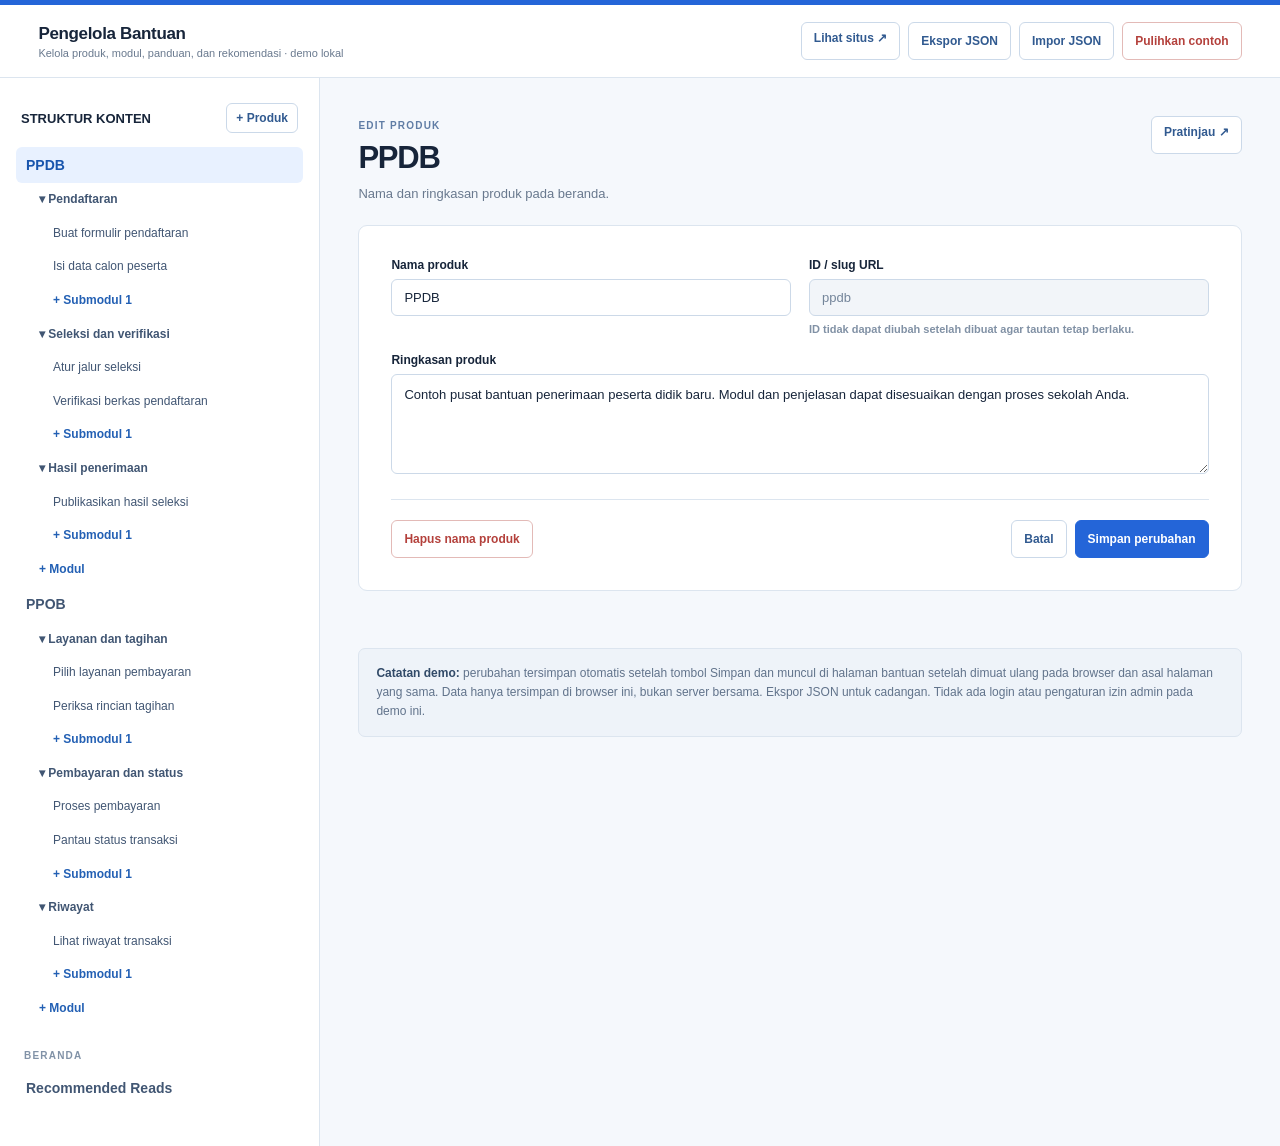
==== admin.html @ ab5bc00a "Publish product help center and guide editor" ====
<!doctype html>
<html lang="id"><head><meta charset="utf-8"><meta name="viewport" content="width=device-width,initial-scale=1"><title>Pengelola Bantuan — Demo</title>
<style>
:root{--ink:#17253a;--muted:#69798e;--blue:#2465d8;--line:#dce5ef;--bg:#f5f8fc;--red:#b4413c}*{box-sizing:border-box}body{margin:0;background:var(--bg);color:var(--ink);font:14px Arial,"Helvetica Neue",sans-serif}button,input,textarea,select{font:inherit}button{cursor:pointer}button:focus-visible,a:focus-visible,input:focus-visible,textarea:focus-visible,select:focus-visible{outline:3px solid #90b6ff;outline-offset:2px}a{color:var(--blue);text-decoration:none}.top{display:flex;align-items:center;justify-content:space-between;gap:20px;padding:17px clamp(20px,3vw,48px);background:white;border-top:5px solid var(--blue);border-bottom:1px solid var(--line)}.brand{font-size:17px;font-weight:800;letter-spacing:-.02em}.brand small{display:block;margin-top:3px;color:var(--muted);font-size:11px;font-weight:400;letter-spacing:0}.top-actions{display:flex;flex-wrap:wrap;gap:8px;align-items:center}.btn{min-height:38px;border:1px solid #cbd9e9;background:white;color:#315a90;border-radius:6px;padding:8px 12px;font-weight:700;font-size:12px}.btn:hover{background:#ecf3fd}.btn.primary{background:var(--blue);border-color:var(--blue);color:#fff}.btn.primary:hover{background:#174eaf}.btn.danger{color:var(--red);border-color:#e3bab7}.layout{display:grid;grid-template-columns:minmax(270px,320px) minmax(0,1fr);min-height:calc(100vh - 81px)}.rail{background:#fff;border-right:1px solid var(--line);padding:25px 16px 40px;overflow:auto}.rail-head{display:flex;align-items:center;justify-content:space-between;gap:10px;margin:0 5px 14px}.rail-head strong{font-size:13px}.rail-head .btn{min-height:30px;padding:5px 9px}.rail .caption{font-size:10px;font-weight:800;letter-spacing:.12em;color:#8192a7;text-transform:uppercase;margin:24px 8px 9px}.tree-button{display:block;width:100%;border:0;background:transparent;text-align:left;border-radius:6px;padding:9px 10px;color:#415673;font-size:12px;line-height:1.3}.tree-button:hover{background:#f0f5fc}.tree-button.active{background:#e8f1ff;color:#1855ad;font-weight:800}.tree-button.product{font-weight:800;font-size:14px}.tree-button.module{padding-left:23px;font-weight:700}.tree-button.topic{padding-left:37px}.tree-button.section{padding-left:50px;color:#63748c}.tree-button.part{padding-left:64px;color:#75869b}.tree-button.add{color:#2360b4;font-weight:700}.main{min-width:0;padding:clamp(22px,3vw,46px);max-width:1060px;width:100%}.main-head{display:flex;justify-content:space-between;align-items:start;gap:16px;margin-bottom:20px}.main-head .kicker{font-size:10px;letter-spacing:.12em;color:#607da5;font-weight:800}.main-head h1{font-size:clamp(23px,2.5vw,31px);letter-spacing:-.04em;margin:8px 0}.main-head p,.hint{color:var(--muted);font-size:13px;line-height:1.55;margin:0}.panel{background:#fff;border:1px solid var(--line);border-radius:9px;padding:clamp(20px,2.5vw,32px)}.fields{display:grid;grid-template-columns:repeat(2,minmax(0,1fr));gap:18px}.field{display:flex;flex-direction:column;gap:7px;min-width:0}.field.wide{grid-column:1/-1}.field label,.field>span{font-size:12px;font-weight:700}.field input,.field textarea,.field select{width:100%;border:1px solid #ccd9e8;border-radius:6px;background:white;color:var(--ink);padding:10px 12px;font-size:13px}.field textarea{min-height:100px;line-height:1.5;resize:vertical}.field textarea.long{min-height:190px}.field .small{font-size:11px;color:#8191a5}.field input[readonly]{background:#f2f5f9;color:#74859a}.panel-actions{display:flex;flex-wrap:wrap;justify-content:space-between;gap:12px;margin-top:25px;padding-top:20px;border-top:1px solid var(--line)}.action-right{display:flex;gap:8px;flex-wrap:wrap}.subheading{font-size:14px;margin:30px 0 13px}.check{display:flex;align-items:flex-start;gap:10px;padding:11px 0;border-bottom:1px solid #edf1f6;font-size:13px}.check input{margin-top:2px;accent-color:var(--blue)}.status{min-height:22px;margin:11px 0 0;color:#246b52;font-size:12px}.status.error{color:var(--red)}.note{margin-top:24px;padding:15px 17px;background:#eef3f9;border:1px solid var(--line);border-radius:7px;color:#61738b;font-size:12px;line-height:1.6}.note strong{color:#314a68}.image-preview{display:block;max-height:210px;max-width:100%;margin-top:8px;border:1px solid var(--line);border-radius:6px}.empty{color:var(--muted);font-size:12px;padding:4px 9px}#import-file{display:none}@media(max-width:800px){.layout{grid-template-columns:1fr}.rail{border-right:0;border-bottom:1px solid var(--line);max-height:350px}.main{padding:22px}.top{align-items:flex-start;flex-direction:column}}@media(max-width:550px){.fields{grid-template-columns:1fr}.field.wide{grid-column:auto}.main-head{display:block}.top-actions .btn{flex:1}}
.rich-field{margin-top:8px}.rich-editor{border:1px solid #cbd9e9;border-radius:8px;overflow:hidden;background:#f1f4f8}.rich-toolbar{display:flex;align-items:center;flex-wrap:wrap;gap:4px;padding:10px 12px;background:#fff;border-bottom:1px solid var(--line)}.rich-toolbar select{width:auto;min-height:34px;padding:5px 8px;margin-right:9px;border:1px solid #d8e2ed;border-radius:5px;font-size:12px}.rich-tool{min-height:34px;border:1px solid transparent;border-radius:5px;background:#fff;color:#334a67;padding:5px 9px;font-size:12px;font-weight:700}.rich-tool:hover,.rich-tool:focus-visible{background:#eaf2fd;border-color:#bcd3f0}.rich-tool[aria-label="Miring"]{font-style:italic}.rich-tool[aria-label="Garis bawah"]{text-decoration:underline}.rich-surface{min-height:360px;max-width:800px;margin:22px auto;background:#fff;box-shadow:0 1px 7px #243a551c;padding:40px clamp(25px,4vw,55px);font-size:15px;line-height:1.72;color:#26364a;outline:none;overflow-wrap:anywhere}.rich-surface:focus{box-shadow:0 0 0 2px #81a9ec,0 1px 7px #243a551c}.rich-surface:empty:before{content:attr(data-placeholder);color:#a1adbc;pointer-events:none}.rich-surface p{margin:0 0 15px}.rich-surface h2{font-size:23px;line-height:1.25;margin:22px 0 12px}.rich-surface h3{font-size:18px;margin:20px 0 10px}.rich-surface ul,.rich-surface ol{padding-left:24px}.rich-surface blockquote{border-left:3px solid #c5d6ec;padding-left:14px;color:#5b708a}.rich-surface a{color:#2465d8;text-decoration:underline}.rich-foot{padding:8px 14px;background:#fff;border-top:1px solid var(--line);color:#8090a4;font-size:11px}.rich-surface [data-align=center]{text-align:center}.rich-surface [data-align=right]{text-align:right}.rich-surface [data-align=justify]{text-align:justify}@media(max-width:550px){.rich-surface{min-height:300px;margin:9px;padding:23px 20px}.rich-toolbar{padding:8px}.rich-tool{min-height:44px}}
</style></head><body>
<header class="top"><div class="brand">Pengelola Bantuan<small>Kelola produk, modul, panduan, dan rekomendasi · demo lokal</small></div><div class="top-actions"><a class="btn" href="index.html" target="_blank" rel="noopener">Lihat situs ↗</a><button id="export" class="btn" type="button">Ekspor JSON</button><button id="import" class="btn" type="button">Impor JSON</button><button id="reset" class="btn danger" type="button">Pulihkan contoh</button><input id="import-file" type="file" accept="application/json,.json"></div></header>
<div class="layout"><aside id="tree" class="rail" aria-label="Struktur konten"></aside><main class="main"><div id="editor"></div><p id="status" class="status" role="status" aria-live="polite"></p><div class="note"><strong>Catatan demo:</strong> perubahan tersimpan otomatis setelah tombol Simpan dan muncul di halaman bantuan setelah dimuat ulang pada browser dan asal halaman yang sama. Data hanya tersimpan di browser ini, bukan server bersama. Ekspor JSON untuk cadangan. Tidak ada login atau pengaturan izin admin pada demo ini.</div></main></div>
<script src="menu-config.js"></script><script src="hierarchy-config.js"></script><script src="home-config.js"></script><script src="help-admin-model.js"></script><script src="rich-text.js"></script><script src="admin.js"></script></body></html>
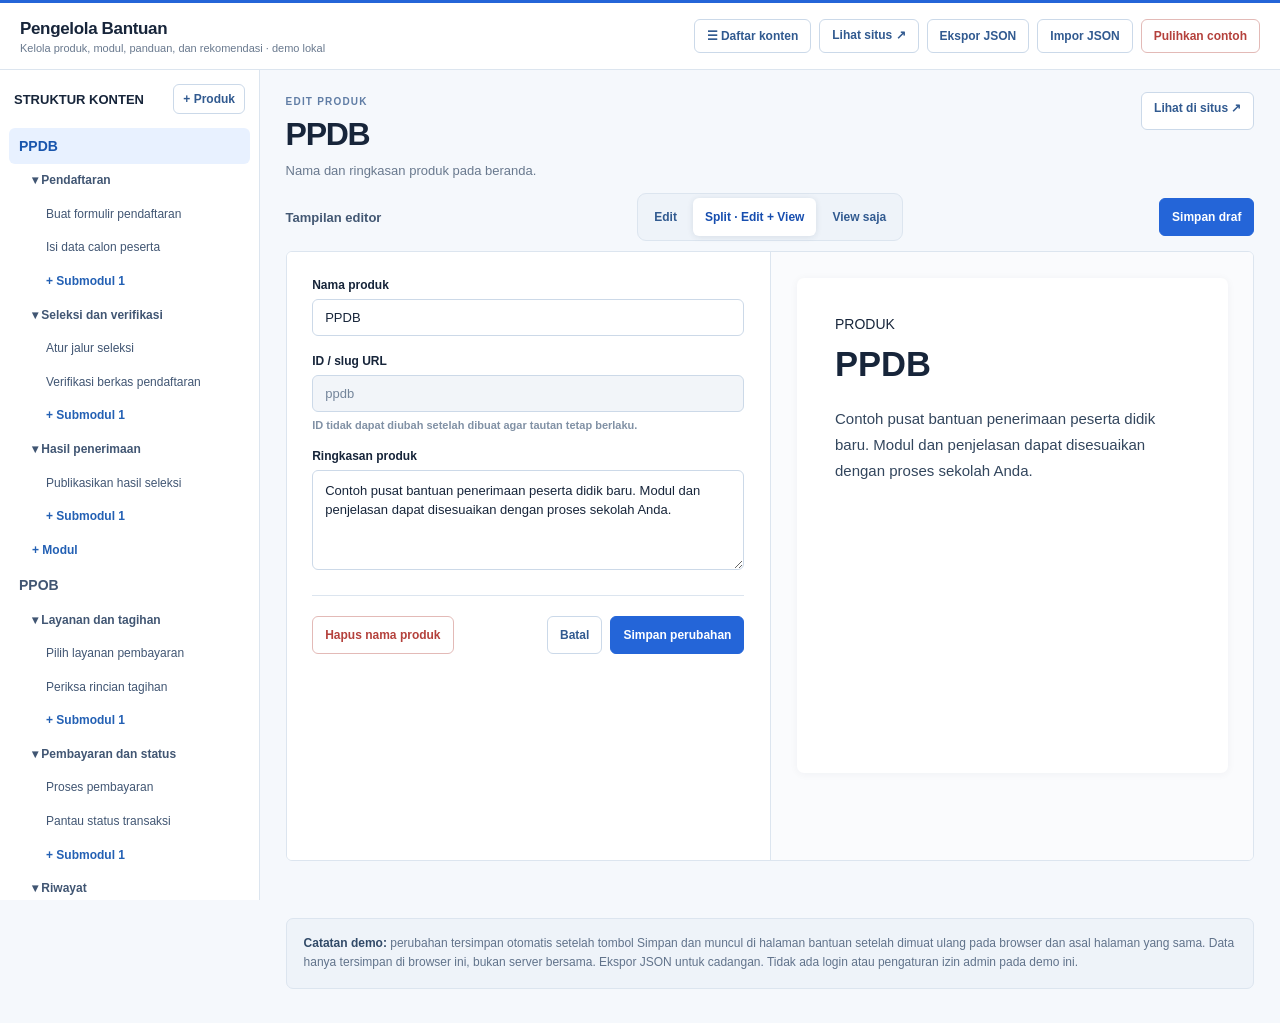
==== commit 020ddc39: "Add Markdown help editor with optional parent content" ====
--- a/admin.html
+++ b/admin.html
@@ -3,7 +3,45 @@
 <style>
 :root{--ink:#17253a;--muted:#69798e;--blue:#2465d8;--line:#dce5ef;--bg:#f5f8fc;--red:#b4413c}*{box-sizing:border-box}body{margin:0;background:var(--bg);color:var(--ink);font:14px Arial,"Helvetica Neue",sans-serif}button,input,textarea,select{font:inherit}button{cursor:pointer}button:focus-visible,a:focus-visible,input:focus-visible,textarea:focus-visible,select:focus-visible{outline:3px solid #90b6ff;outline-offset:2px}a{color:var(--blue);text-decoration:none}.top{display:flex;align-items:center;justify-content:space-between;gap:20px;padding:17px clamp(20px,3vw,48px);background:white;border-top:5px solid var(--blue);border-bottom:1px solid var(--line)}.brand{font-size:17px;font-weight:800;letter-spacing:-.02em}.brand small{display:block;margin-top:3px;color:var(--muted);font-size:11px;font-weight:400;letter-spacing:0}.top-actions{display:flex;flex-wrap:wrap;gap:8px;align-items:center}.btn{min-height:38px;border:1px solid #cbd9e9;background:white;color:#315a90;border-radius:6px;padding:8px 12px;font-weight:700;font-size:12px}.btn:hover{background:#ecf3fd}.btn.primary{background:var(--blue);border-color:var(--blue);color:#fff}.btn.primary:hover{background:#174eaf}.btn.danger{color:var(--red);border-color:#e3bab7}.layout{display:grid;grid-template-columns:minmax(270px,320px) minmax(0,1fr);min-height:calc(100vh - 81px)}.rail{background:#fff;border-right:1px solid var(--line);padding:25px 16px 40px;overflow:auto}.rail-head{display:flex;align-items:center;justify-content:space-between;gap:10px;margin:0 5px 14px}.rail-head strong{font-size:13px}.rail-head .btn{min-height:30px;padding:5px 9px}.rail .caption{font-size:10px;font-weight:800;letter-spacing:.12em;color:#8192a7;text-transform:uppercase;margin:24px 8px 9px}.tree-button{display:block;width:100%;border:0;background:transparent;text-align:left;border-radius:6px;padding:9px 10px;color:#415673;font-size:12px;line-height:1.3}.tree-button:hover{background:#f0f5fc}.tree-button.active{background:#e8f1ff;color:#1855ad;font-weight:800}.tree-button.product{font-weight:800;font-size:14px}.tree-button.module{padding-left:23px;font-weight:700}.tree-button.topic{padding-left:37px}.tree-button.section{padding-left:50px;color:#63748c}.tree-button.part{padding-left:64px;color:#75869b}.tree-button.add{color:#2360b4;font-weight:700}.main{min-width:0;padding:clamp(22px,3vw,46px);max-width:1060px;width:100%}.main-head{display:flex;justify-content:space-between;align-items:start;gap:16px;margin-bottom:20px}.main-head .kicker{font-size:10px;letter-spacing:.12em;color:#607da5;font-weight:800}.main-head h1{font-size:clamp(23px,2.5vw,31px);letter-spacing:-.04em;margin:8px 0}.main-head p,.hint{color:var(--muted);font-size:13px;line-height:1.55;margin:0}.panel{background:#fff;border:1px solid var(--line);border-radius:9px;padding:clamp(20px,2.5vw,32px)}.fields{display:grid;grid-template-columns:repeat(2,minmax(0,1fr));gap:18px}.field{display:flex;flex-direction:column;gap:7px;min-width:0}.field.wide{grid-column:1/-1}.field label,.field>span{font-size:12px;font-weight:700}.field input,.field textarea,.field select{width:100%;border:1px solid #ccd9e8;border-radius:6px;background:white;color:var(--ink);padding:10px 12px;font-size:13px}.field textarea{min-height:100px;line-height:1.5;resize:vertical}.field textarea.long{min-height:190px}.field .small{font-size:11px;color:#8191a5}.field input[readonly]{background:#f2f5f9;color:#74859a}.panel-actions{display:flex;flex-wrap:wrap;justify-content:space-between;gap:12px;margin-top:25px;padding-top:20px;border-top:1px solid var(--line)}.action-right{display:flex;gap:8px;flex-wrap:wrap}.subheading{font-size:14px;margin:30px 0 13px}.check{display:flex;align-items:flex-start;gap:10px;padding:11px 0;border-bottom:1px solid #edf1f6;font-size:13px}.check input{margin-top:2px;accent-color:var(--blue)}.status{min-height:22px;margin:11px 0 0;color:#246b52;font-size:12px}.status.error{color:var(--red)}.note{margin-top:24px;padding:15px 17px;background:#eef3f9;border:1px solid var(--line);border-radius:7px;color:#61738b;font-size:12px;line-height:1.6}.note strong{color:#314a68}.image-preview{display:block;max-height:210px;max-width:100%;margin-top:8px;border:1px solid var(--line);border-radius:6px}.empty{color:var(--muted);font-size:12px;padding:4px 9px}#import-file{display:none}@media(max-width:800px){.layout{grid-template-columns:1fr}.rail{border-right:0;border-bottom:1px solid var(--line);max-height:350px}.main{padding:22px}.top{align-items:flex-start;flex-direction:column}}@media(max-width:550px){.fields{grid-template-columns:1fr}.field.wide{grid-column:auto}.main-head{display:block}.top-actions .btn{flex:1}}
 .rich-field{margin-top:8px}.rich-editor{border:1px solid #cbd9e9;border-radius:8px;overflow:hidden;background:#f1f4f8}.rich-toolbar{display:flex;align-items:center;flex-wrap:wrap;gap:4px;padding:10px 12px;background:#fff;border-bottom:1px solid var(--line)}.rich-toolbar select{width:auto;min-height:34px;padding:5px 8px;margin-right:9px;border:1px solid #d8e2ed;border-radius:5px;font-size:12px}.rich-tool{min-height:34px;border:1px solid transparent;border-radius:5px;background:#fff;color:#334a67;padding:5px 9px;font-size:12px;font-weight:700}.rich-tool:hover,.rich-tool:focus-visible{background:#eaf2fd;border-color:#bcd3f0}.rich-tool[aria-label="Miring"]{font-style:italic}.rich-tool[aria-label="Garis bawah"]{text-decoration:underline}.rich-surface{min-height:360px;max-width:800px;margin:22px auto;background:#fff;box-shadow:0 1px 7px #243a551c;padding:40px clamp(25px,4vw,55px);font-size:15px;line-height:1.72;color:#26364a;outline:none;overflow-wrap:anywhere}.rich-surface:focus{box-shadow:0 0 0 2px #81a9ec,0 1px 7px #243a551c}.rich-surface:empty:before{content:attr(data-placeholder);color:#a1adbc;pointer-events:none}.rich-surface p{margin:0 0 15px}.rich-surface h2{font-size:23px;line-height:1.25;margin:22px 0 12px}.rich-surface h3{font-size:18px;margin:20px 0 10px}.rich-surface ul,.rich-surface ol{padding-left:24px}.rich-surface blockquote{border-left:3px solid #c5d6ec;padding-left:14px;color:#5b708a}.rich-surface a{color:#2465d8;text-decoration:underline}.rich-foot{padding:8px 14px;background:#fff;border-top:1px solid var(--line);color:#8090a4;font-size:11px}.rich-surface [data-align=center]{text-align:center}.rich-surface [data-align=right]{text-align:right}.rich-surface [data-align=justify]{text-align:justify}@media(max-width:550px){.rich-surface{min-height:300px;margin:9px;padding:23px 20px}.rich-toolbar{padding:8px}.rich-tool{min-height:44px}}
+.editor-full .layout{display:block}.editor-full .main{max-width:none;width:100%;padding:clamp(20px,2.5vw,42px)}.editor-full .rail{display:none}.editor-full.rail-open .rail{display:block;position:fixed;z-index:30;top:74px;bottom:0;left:0;width:min(340px,92vw);overflow:auto;box-shadow:12px 10px 30px #162f4c2b}.top-actions #tree-toggle{white-space:nowrap}.mode-controls{display:flex;align-items:center;justify-content:space-between;flex-wrap:wrap;gap:12px;margin:18px 0 12px}.mode-controls strong{font-size:13px;color:#435873}.mode-switch{display:flex;gap:4px;padding:4px;border:1px solid var(--line);border-radius:9px;background:#eef3f9}.editor-mode{border:0;background:transparent;min-height:38px}.editor-mode[aria-pressed=true]{background:white;color:#174eaf;box-shadow:0 1px 6px #1c35521c}.editor-workspace{display:grid;grid-template-columns:minmax(0,1fr) minmax(0,1fr);gap:0;padding:0;overflow:hidden;min-height:480px}.editor-form,.editor-preview{min-width:0;padding:clamp(19px,2vw,32px)}.editor-form{background:#fff}.editor-preview{background:#f3f6fa;border-left:1px solid var(--line)}.editor-workspace[data-mode=edit]{display:block}.editor-workspace[data-mode=edit] .editor-preview{display:none}.editor-workspace[data-mode=preview]{display:block}.editor-workspace[data-mode=preview] .editor-form{display:none}.editor-workspace[data-mode=preview] .editor-preview{border:0;min-height:60vh}.editor-workspace[data-mode=split] .fields{grid-template-columns:1fr}.editor-workspace .rich-surface{max-width:none}.draft-paper{max-width:850px;min-height:390px;margin:0 auto;background:#fff;border:1px solid #e0e7ef;border-radius:7px;padding:clamp(24px,3vw,46px);overflow-wrap:anywhere}.draft-paper h2{font-size:clamp(25px,2.7vw,36px);line-height:1.2;margin:12px 0 20px}.draft-body{line-height:1.75;font-size:15px;color:#33465d}.draft-body p{margin:0 0 17px}.draft-empty{color:#8090a4;line-height:1.6}.draft-image{display:block;width:100%;max-height:490px;object-fit:contain;margin:22px 0;border:1px solid var(--line);border-radius:7px}.draft-video,.article-video{width:100%;aspect-ratio:16/9;margin:22px 0;background:#182739}.draft-video iframe,.draft-video video{width:100%;height:100%;border:0}.media-upload-preview{display:flex;align-items:center;gap:12px;margin-top:12px}.media-upload-preview:empty{display:none}.media-upload-preview .image-preview{max-width:180px;max-height:125px;object-fit:contain}.rich-surface table,.draft-body table{width:100%;border-collapse:collapse;margin:18px 0;display:block;overflow-x:auto}.rich-surface th,.rich-surface td,.draft-body th,.draft-body td{border:1px solid #cbd9e9;padding:9px 12px;min-width:70px;text-align:left}.rich-surface th,.draft-body th{background:#f0f5fb}.rich-surface table{background:white}@media(max-width:950px){.editor-workspace[data-mode=split]{grid-template-columns:1fr}.editor-workspace[data-mode=split] .editor-preview{border-left:0;border-top:1px solid var(--line)}}@media(max-width:550px){.editor-full .main{padding:16px}.mode-switch{width:100%;overflow-x:auto}.editor-mode{white-space:nowrap;min-height:44px}.editor-form,.editor-preview{padding:17px}.editor-workspace .rich-surface{margin:10px 0;padding:22px}}
+@media(max-width:550px){.editor-full .main-head .btn{display:inline-flex;margin-top:18px}.editor-full .main-head{margin-bottom:22px}}
+/* Editorial workspace: explorer + one writing canvas, not a dashboard. */
+[hidden]{display:none!important}
+.editor-full .layout{display:grid;grid-template-columns:260px minmax(0,1fr);min-height:calc(100vh - 70px)}
+.editor-full .rail{display:block;position:sticky;top:0;height:calc(100vh - 70px);padding:14px 9px 28px;box-shadow:none}
+.editor-full .main{width:100%;max-width:none;padding:22px clamp(18px,2vw,32px) 34px;min-width:0}
+.editor-full.rail-collapsed .layout{grid-template-columns:0 minmax(0,1fr)}
+.editor-full.rail-collapsed .rail{display:none}
+.editor-full .top{padding:10px 20px;min-height:70px;border-top:3px solid var(--blue)}
+.editor-full .top-actions .btn{min-height:34px}
+.editor-full .main-head{margin-bottom:12px}
+.editor-full .main-head h1{font-size:clamp(23px,2.5vw,32px)}
+.editor-full .mode-controls{margin:12px 0 10px}
+.editor-full .editor-workspace{min-height:calc(100vh - 290px);border:1px solid var(--line);border-radius:6px;background:#fff}
+.editor-full .editor-form,.editor-full .editor-preview{padding:clamp(16px,2vw,26px)}
+.editor-full .editor-preview{background:#fafbfd}
+.editor-full .draft-paper{max-width:980px;border:0;box-shadow:0 1px 8px #17253a0c;min-height:55vh}
+.content-fields{grid-column:1/-1;display:grid;grid-template-columns:minmax(0,1fr);gap:16px;min-width:0}
+.content-fields>.field{min-width:0;margin:0}
+.author-switch{display:flex;gap:4px;margin:7px 0 8px}
+.author-button{background:transparent;border:1px solid var(--line);color:#526783;border-radius:6px;padding:7px 13px;font-size:12px;font-weight:700;min-height:36px}
+.author-button[aria-pressed=true]{background:#eaf2ff;color:#174eaf;border-color:#b7cff5}
+.rich-editor[data-author=markdown]>.rich-toolbar:not(.markdown-toolbar),.rich-editor[data-author=markdown]>.rich-surface{display:none}
+.rich-editor[data-author=visual]>.markdown-toolbar,.rich-editor[data-author=visual]>.markdown-source{display:none}
+.editor-full .rich-editor{background:#fff;border-radius:6px}
+.markdown-toolbar{gap:2px;padding:6px 10px;overflow-x:auto;flex-wrap:nowrap}
+.markdown-toolbar .rich-tool{flex:none;min-width:34px}
+.editor-full .field textarea.markdown-source{display:block;width:100%;min-height:52vh;max-width:none;resize:vertical;border:0;border-radius:0;background:#fff;padding:20px 22px;font:13px/1.75 Consolas,"Courier New",monospace;color:#26364a;outline:0;tab-size:2}
+.markdown-source:focus{box-shadow:inset 0 0 0 2px #81a9ec}
+.editor-full .rich-surface{margin:0;min-height:52vh;max-width:none;box-shadow:none}
+.rich-surface h1,.draft-body h1{font-size:1.8em;line-height:1.2}
+.rich-surface pre,.draft-body pre{overflow:auto;padding:12px 16px;background:#f1f4f8;border-radius:5px;font:13px/1.6 Consolas,monospace}
+.rich-surface code,.draft-body code{font-family:Consolas,monospace}
+.rich-surface img,.draft-body img{display:block;max-width:100%;height:auto;margin:16px 0;border-radius:4px}
+.editor-full .draft-body table,.editor-full .rich-surface table{display:block;max-width:100%;overflow:auto}
+@media(max-width:950px){.editor-full .layout{display:block}.editor-full .rail{display:none}.editor-full.rail-collapsed .layout{display:block}.editor-full.rail-open .rail{display:block;position:fixed;top:70px;bottom:0;height:auto;left:0;width:min(320px,90vw);z-index:30;box-shadow:10px 8px 30px #17253a25}}
+@media(max-width:700px){.editor-full .main{padding:14px}.editor-full .editor-workspace[data-mode=split]{display:block}.editor-full .editor-workspace[data-mode=split] .editor-preview{border-left:0;border-top:1px solid var(--line)}.editor-full .mode-controls{align-items:stretch}.editor-full .mode-switch{width:100%;overflow-x:auto}.editor-full .editor-mode{flex:1;white-space:nowrap}.markdown-source{padding:16px;min-height:320px}.editor-full .draft-paper{min-height:300px;padding:20px}.editor-full .top{padding:11px 15px}}
 </style></head><body>
-<header class="top"><div class="brand">Pengelola Bantuan<small>Kelola produk, modul, panduan, dan rekomendasi · demo lokal</small></div><div class="top-actions"><a class="btn" href="index.html" target="_blank" rel="noopener">Lihat situs ↗</a><button id="export" class="btn" type="button">Ekspor JSON</button><button id="import" class="btn" type="button">Impor JSON</button><button id="reset" class="btn danger" type="button">Pulihkan contoh</button><input id="import-file" type="file" accept="application/json,.json"></div></header>
+<header class="top"><div class="brand">Pengelola Bantuan<small>Kelola produk, modul, panduan, dan rekomendasi · demo lokal</small></div><div class="top-actions"><button id="tree-toggle" class="btn" type="button" aria-controls="tree" aria-expanded="false">☰ Daftar konten</button><a class="btn" href="index.html" target="_blank" rel="noopener">Lihat situs ↗</a><button id="export" class="btn" type="button">Ekspor JSON</button><button id="import" class="btn" type="button">Impor JSON</button><button id="reset" class="btn danger" type="button">Pulihkan contoh</button><input id="import-file" type="file" accept="application/json,.json"></div></header>
 <div class="layout"><aside id="tree" class="rail" aria-label="Struktur konten"></aside><main class="main"><div id="editor"></div><p id="status" class="status" role="status" aria-live="polite"></p><div class="note"><strong>Catatan demo:</strong> perubahan tersimpan otomatis setelah tombol Simpan dan muncul di halaman bantuan setelah dimuat ulang pada browser dan asal halaman yang sama. Data hanya tersimpan di browser ini, bukan server bersama. Ekspor JSON untuk cadangan. Tidak ada login atau pengaturan izin admin pada demo ini.</div></main></div>
-<script src="menu-config.js"></script><script src="hierarchy-config.js"></script><script src="home-config.js"></script><script src="help-admin-model.js"></script><script src="rich-text.js"></script><script src="admin.js"></script></body></html>+<script src="menu-config.js"></script><script src="hierarchy-config.js"></script><script src="home-config.js"></script><script src="help-admin-model.js"></script><script src="rich-text.js"></script><script src="vendor/marked.umd.js"></script><script src="vendor/turndown.js"></script><script src="vendor/turndown-plugin-gfm.js"></script><script src="help-markdown.js"></script><script src="admin.js"></script></body></html>
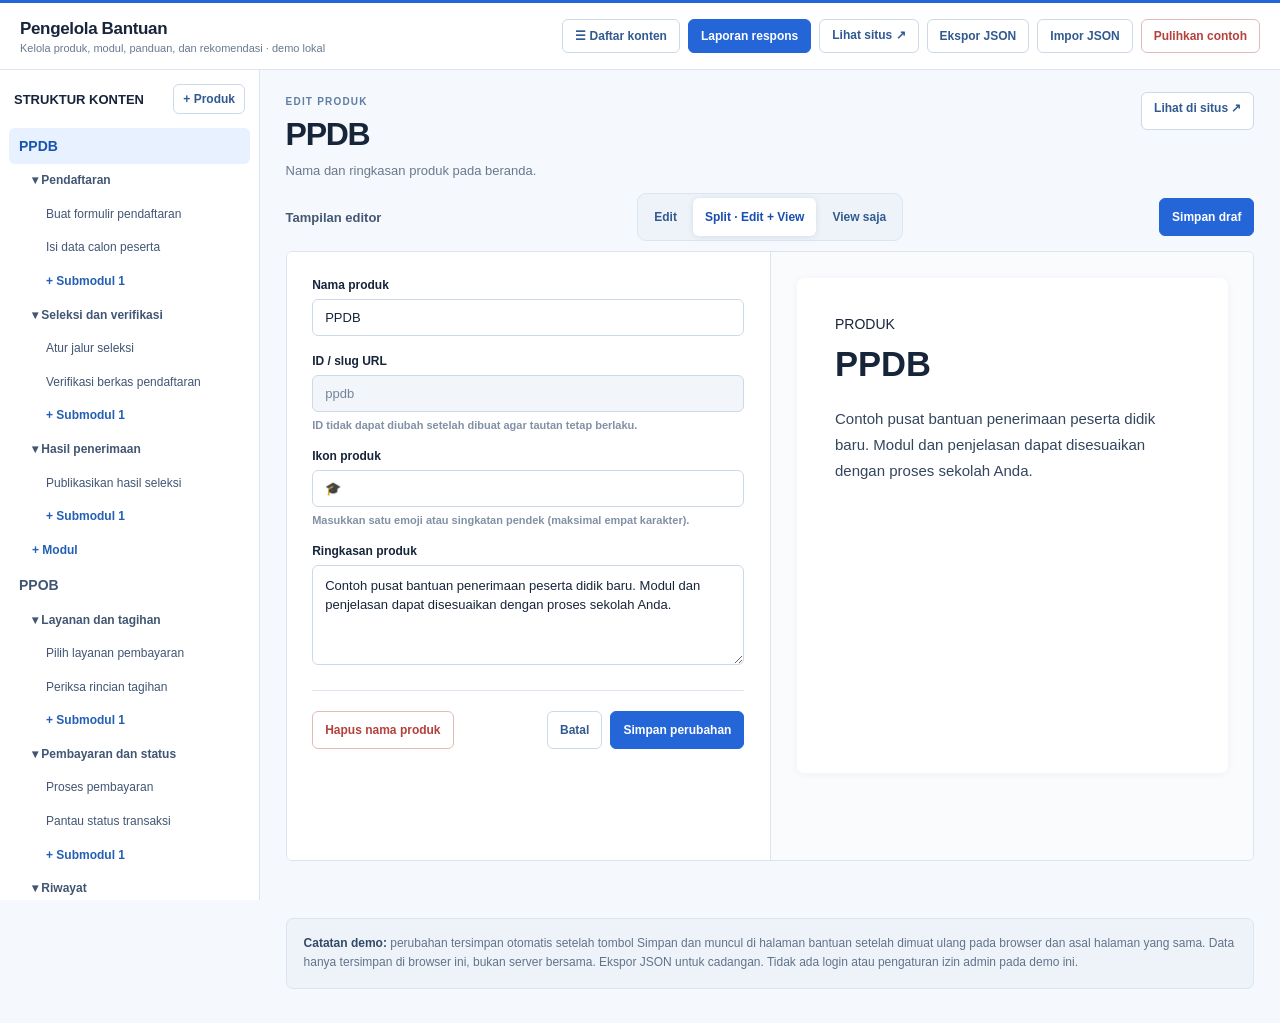
==== commit 88675e2a: "feat: improve Closepay help and admin feedback reports" ====
--- a/admin.html
+++ b/admin.html
@@ -1,5 +1,5 @@
 <!doctype html>
-<html lang="id"><head><meta charset="utf-8"><meta name="viewport" content="width=device-width,initial-scale=1"><title>Pengelola Bantuan — Demo</title>
+<html lang="id"><head><meta charset="utf-8"><meta name="viewport" content="width=device-width,initial-scale=1"><title>Pengelola Bantuan — Demo</title><link rel="stylesheet" href="feedback.css">
 <style>
 :root{--ink:#17253a;--muted:#69798e;--blue:#2465d8;--line:#dce5ef;--bg:#f5f8fc;--red:#b4413c}*{box-sizing:border-box}body{margin:0;background:var(--bg);color:var(--ink);font:14px Arial,"Helvetica Neue",sans-serif}button,input,textarea,select{font:inherit}button{cursor:pointer}button:focus-visible,a:focus-visible,input:focus-visible,textarea:focus-visible,select:focus-visible{outline:3px solid #90b6ff;outline-offset:2px}a{color:var(--blue);text-decoration:none}.top{display:flex;align-items:center;justify-content:space-between;gap:20px;padding:17px clamp(20px,3vw,48px);background:white;border-top:5px solid var(--blue);border-bottom:1px solid var(--line)}.brand{font-size:17px;font-weight:800;letter-spacing:-.02em}.brand small{display:block;margin-top:3px;color:var(--muted);font-size:11px;font-weight:400;letter-spacing:0}.top-actions{display:flex;flex-wrap:wrap;gap:8px;align-items:center}.btn{min-height:38px;border:1px solid #cbd9e9;background:white;color:#315a90;border-radius:6px;padding:8px 12px;font-weight:700;font-size:12px}.btn:hover{background:#ecf3fd}.btn.primary{background:var(--blue);border-color:var(--blue);color:#fff}.btn.primary:hover{background:#174eaf}.btn.danger{color:var(--red);border-color:#e3bab7}.layout{display:grid;grid-template-columns:minmax(270px,320px) minmax(0,1fr);min-height:calc(100vh - 81px)}.rail{background:#fff;border-right:1px solid var(--line);padding:25px 16px 40px;overflow:auto}.rail-head{display:flex;align-items:center;justify-content:space-between;gap:10px;margin:0 5px 14px}.rail-head strong{font-size:13px}.rail-head .btn{min-height:30px;padding:5px 9px}.rail .caption{font-size:10px;font-weight:800;letter-spacing:.12em;color:#8192a7;text-transform:uppercase;margin:24px 8px 9px}.tree-button{display:block;width:100%;border:0;background:transparent;text-align:left;border-radius:6px;padding:9px 10px;color:#415673;font-size:12px;line-height:1.3}.tree-button:hover{background:#f0f5fc}.tree-button.active{background:#e8f1ff;color:#1855ad;font-weight:800}.tree-button.product{font-weight:800;font-size:14px}.tree-button.module{padding-left:23px;font-weight:700}.tree-button.topic{padding-left:37px}.tree-button.section{padding-left:50px;color:#63748c}.tree-button.part{padding-left:64px;color:#75869b}.tree-button.add{color:#2360b4;font-weight:700}.main{min-width:0;padding:clamp(22px,3vw,46px);max-width:1060px;width:100%}.main-head{display:flex;justify-content:space-between;align-items:start;gap:16px;margin-bottom:20px}.main-head .kicker{font-size:10px;letter-spacing:.12em;color:#607da5;font-weight:800}.main-head h1{font-size:clamp(23px,2.5vw,31px);letter-spacing:-.04em;margin:8px 0}.main-head p,.hint{color:var(--muted);font-size:13px;line-height:1.55;margin:0}.panel{background:#fff;border:1px solid var(--line);border-radius:9px;padding:clamp(20px,2.5vw,32px)}.fields{display:grid;grid-template-columns:repeat(2,minmax(0,1fr));gap:18px}.field{display:flex;flex-direction:column;gap:7px;min-width:0}.field.wide{grid-column:1/-1}.field label,.field>span{font-size:12px;font-weight:700}.field input,.field textarea,.field select{width:100%;border:1px solid #ccd9e8;border-radius:6px;background:white;color:var(--ink);padding:10px 12px;font-size:13px}.field textarea{min-height:100px;line-height:1.5;resize:vertical}.field textarea.long{min-height:190px}.field .small{font-size:11px;color:#8191a5}.field input[readonly]{background:#f2f5f9;color:#74859a}.panel-actions{display:flex;flex-wrap:wrap;justify-content:space-between;gap:12px;margin-top:25px;padding-top:20px;border-top:1px solid var(--line)}.action-right{display:flex;gap:8px;flex-wrap:wrap}.subheading{font-size:14px;margin:30px 0 13px}.check{display:flex;align-items:flex-start;gap:10px;padding:11px 0;border-bottom:1px solid #edf1f6;font-size:13px}.check input{margin-top:2px;accent-color:var(--blue)}.status{min-height:22px;margin:11px 0 0;color:#246b52;font-size:12px}.status.error{color:var(--red)}.note{margin-top:24px;padding:15px 17px;background:#eef3f9;border:1px solid var(--line);border-radius:7px;color:#61738b;font-size:12px;line-height:1.6}.note strong{color:#314a68}.image-preview{display:block;max-height:210px;max-width:100%;margin-top:8px;border:1px solid var(--line);border-radius:6px}.empty{color:var(--muted);font-size:12px;padding:4px 9px}#import-file{display:none}@media(max-width:800px){.layout{grid-template-columns:1fr}.rail{border-right:0;border-bottom:1px solid var(--line);max-height:350px}.main{padding:22px}.top{align-items:flex-start;flex-direction:column}}@media(max-width:550px){.fields{grid-template-columns:1fr}.field.wide{grid-column:auto}.main-head{display:block}.top-actions .btn{flex:1}}
 .rich-field{margin-top:8px}.rich-editor{border:1px solid #cbd9e9;border-radius:8px;overflow:hidden;background:#f1f4f8}.rich-toolbar{display:flex;align-items:center;flex-wrap:wrap;gap:4px;padding:10px 12px;background:#fff;border-bottom:1px solid var(--line)}.rich-toolbar select{width:auto;min-height:34px;padding:5px 8px;margin-right:9px;border:1px solid #d8e2ed;border-radius:5px;font-size:12px}.rich-tool{min-height:34px;border:1px solid transparent;border-radius:5px;background:#fff;color:#334a67;padding:5px 9px;font-size:12px;font-weight:700}.rich-tool:hover,.rich-tool:focus-visible{background:#eaf2fd;border-color:#bcd3f0}.rich-tool[aria-label="Miring"]{font-style:italic}.rich-tool[aria-label="Garis bawah"]{text-decoration:underline}.rich-surface{min-height:360px;max-width:800px;margin:22px auto;background:#fff;box-shadow:0 1px 7px #243a551c;padding:40px clamp(25px,4vw,55px);font-size:15px;line-height:1.72;color:#26364a;outline:none;overflow-wrap:anywhere}.rich-surface:focus{box-shadow:0 0 0 2px #81a9ec,0 1px 7px #243a551c}.rich-surface:empty:before{content:attr(data-placeholder);color:#a1adbc;pointer-events:none}.rich-surface p{margin:0 0 15px}.rich-surface h2{font-size:23px;line-height:1.25;margin:22px 0 12px}.rich-surface h3{font-size:18px;margin:20px 0 10px}.rich-surface ul,.rich-surface ol{padding-left:24px}.rich-surface blockquote{border-left:3px solid #c5d6ec;padding-left:14px;color:#5b708a}.rich-surface a{color:#2465d8;text-decoration:underline}.rich-foot{padding:8px 14px;background:#fff;border-top:1px solid var(--line);color:#8090a4;font-size:11px}.rich-surface [data-align=center]{text-align:center}.rich-surface [data-align=right]{text-align:right}.rich-surface [data-align=justify]{text-align:justify}@media(max-width:550px){.rich-surface{min-height:300px;margin:9px;padding:23px 20px}.rich-toolbar{padding:8px}.rich-tool{min-height:44px}}
@@ -41,7 +41,12 @@
 .editor-full .draft-body table,.editor-full .rich-surface table{display:block;max-width:100%;overflow:auto}
 @media(max-width:950px){.editor-full .layout{display:block}.editor-full .rail{display:none}.editor-full.rail-collapsed .layout{display:block}.editor-full.rail-open .rail{display:block;position:fixed;top:70px;bottom:0;height:auto;left:0;width:min(320px,90vw);z-index:30;box-shadow:10px 8px 30px #17253a25}}
 @media(max-width:700px){.editor-full .main{padding:14px}.editor-full .editor-workspace[data-mode=split]{display:block}.editor-full .editor-workspace[data-mode=split] .editor-preview{border-left:0;border-top:1px solid var(--line)}.editor-full .mode-controls{align-items:stretch}.editor-full .mode-switch{width:100%;overflow-x:auto}.editor-full .editor-mode{flex:1;white-space:nowrap}.markdown-source{padding:16px;min-height:320px}.editor-full .draft-paper{min-height:300px;padding:20px}.editor-full .top{padding:11px 15px}}
+.rich-body [data-font=serif],.rich-surface [data-font=serif]{font-family:Georgia,"Times New Roman",serif}.rich-body [data-font=mono],.rich-surface [data-font=mono]{font-family:Consolas,"Courier New",monospace}.rich-body [data-font=sans],.rich-surface [data-font=sans]{font-family:Arial,"Helvetica Neue",sans-serif}
+.rich-body [data-size=small],.rich-surface [data-size=small]{font-size:.85em}.rich-body [data-size=large],.rich-surface [data-size=large]{font-size:1.3em}.rich-body [data-size=xlarge],.rich-surface [data-size=xlarge]{font-size:1.65em}
+.rich-body img[data-width="25"],.rich-surface img[data-width="25"]{width:25%}.rich-body img[data-width="50"],.rich-surface img[data-width="50"]{width:50%}.rich-body img[data-width="75"],.rich-surface img[data-width="75"]{width:75%}.rich-body img[data-width="100"],.rich-surface img[data-width="100"]{width:100%}
+.rich-body [data-align=center] img,.rich-surface [data-align=center] img{margin-inline:auto}.rich-body [data-align=left] img,.rich-surface [data-align=left] img{margin-right:auto}.rich-body [data-align=right] img,.rich-surface [data-align=right] img{margin-left:auto}
+.rich-surface [data-align=center]{text-align:center}.rich-surface [data-align=right]{text-align:right}.rich-surface [data-align=justify]{text-align:justify}
 </style></head><body>
-<header class="top"><div class="brand">Pengelola Bantuan<small>Kelola produk, modul, panduan, dan rekomendasi · demo lokal</small></div><div class="top-actions"><button id="tree-toggle" class="btn" type="button" aria-controls="tree" aria-expanded="false">☰ Daftar konten</button><a class="btn" href="index.html" target="_blank" rel="noopener">Lihat situs ↗</a><button id="export" class="btn" type="button">Ekspor JSON</button><button id="import" class="btn" type="button">Impor JSON</button><button id="reset" class="btn danger" type="button">Pulihkan contoh</button><input id="import-file" type="file" accept="application/json,.json"></div></header>
+<header class="top"><div class="brand">Pengelola Bantuan<small>Kelola produk, modul, panduan, dan rekomendasi · demo lokal</small></div><div class="top-actions"><button id="tree-toggle" class="btn" type="button" aria-controls="tree" aria-expanded="false">☰ Daftar konten</button><button id="feedback-report" class="btn primary" type="button">Laporan respons</button><a class="btn" href="index.html" target="_blank" rel="noopener">Lihat situs ↗</a><button id="export" class="btn" type="button">Ekspor JSON</button><button id="import" class="btn" type="button">Impor JSON</button><button id="reset" class="btn danger" type="button">Pulihkan contoh</button><input id="import-file" type="file" accept="application/json,.json"></div></header>
 <div class="layout"><aside id="tree" class="rail" aria-label="Struktur konten"></aside><main class="main"><div id="editor"></div><p id="status" class="status" role="status" aria-live="polite"></p><div class="note"><strong>Catatan demo:</strong> perubahan tersimpan otomatis setelah tombol Simpan dan muncul di halaman bantuan setelah dimuat ulang pada browser dan asal halaman yang sama. Data hanya tersimpan di browser ini, bukan server bersama. Ekspor JSON untuk cadangan. Tidak ada login atau pengaturan izin admin pada demo ini.</div></main></div>
-<script src="menu-config.js"></script><script src="hierarchy-config.js"></script><script src="home-config.js"></script><script src="help-admin-model.js"></script><script src="rich-text.js"></script><script src="vendor/marked.umd.js"></script><script src="vendor/turndown.js"></script><script src="vendor/turndown-plugin-gfm.js"></script><script src="help-markdown.js"></script><script src="admin.js"></script></body></html>+<script src="menu-config.js"></script><script src="hierarchy-config.js"></script><script src="home-config.js"></script><script src="help-admin-model.js"></script><script src="rich-text.js"></script><script src="vendor/marked.umd.js"></script><script src="vendor/turndown.js"></script><script src="vendor/turndown-plugin-gfm.js"></script><script src="help-markdown.js"></script><script src="feedback-model.js"></script><script src="feedback-admin.js"></script><script src="admin.js"></script></body></html>
--- a/feedback.css
+++ b/feedback.css
@@ -0,0 +1 @@
+.feedback-widget{max-width:760px;margin:38px 0 0;padding:22px 24px;border:1px solid #dce5ef;border-radius:10px;background:#fff;color:#263b58}.feedback-title{font-size:17px;margin:0 0 5px}.feedback-hint{font-size:12px;color:#6c8099;margin:0 0 16px}.feedback-choices{display:flex;flex-wrap:wrap;gap:10px}.feedback-choices button,.feedback-submit{min-height:40px;border:1px solid #c9d7e9;border-radius:7px;padding:8px 14px;background:#f8fbff;color:#275692;font-weight:700}.feedback-choices button:hover,.feedback-choices button[aria-pressed=true]{border-color:#2963c5;background:#e7f0ff;color:#184b9d}.feedback-choices .feedback-no[aria-pressed=true]{border-color:#a65264;background:#fff0f2;color:#923f51}.feedback-form{display:grid;gap:12px;margin-top:18px}.feedback-form[hidden]{display:none}.feedback-choices[hidden]{display:none!important}.feedback-actions{display:flex;flex-wrap:wrap;gap:10px}.feedback-complete{padding:16px 20px;background:#f4f9ff}.feedback-complete .feedback-hint{display:none}.feedback-complete .feedback-title{font-size:15px}.feedback-complete .feedback-message{margin-top:6px}.feedback-label[hidden]{display:none!important}.feedback-label{display:grid;gap:6px;font-size:12px;font-weight:700;color:#4d627e}.feedback-reason,.feedback-comment{width:100%;border:1px solid #cbd8e8;border-radius:7px;background:white;color:#253b58;padding:10px;font:inherit}.feedback-comment{resize:vertical;min-height:88px}.feedback-submit{justify-self:start;background:#275fd0;color:white;border-color:#275fd0}.feedback-message{min-height:1.3em;font-size:12px;color:#366a50;margin:12px 0 0}.content-dates{display:flex;flex-wrap:wrap;gap:12px;margin-top:28px;color:#7a8aa1;font-size:12px}.feedback-admin{max-width:1200px;margin:0 auto}.feedback-admin h2{font-size:clamp(23px,2.5vw,32px);margin:0 0 7px}.feedback-admin-note{color:#697f99;font-size:13px;line-height:1.5;margin:0 0 22px}.feedback-empty{padding:24px;border:1px dashed #cdd9e8;border-radius:10px;color:#697f99}.feedback-stats{display:grid;grid-template-columns:repeat(4,minmax(0,1fr));gap:12px;margin-bottom:20px}.feedback-stat{display:flex;flex-direction:column;gap:9px;min-height:96px;padding:17px;border:1px solid #dbe5f1;border-radius:10px;background:white}.feedback-stat span{color:#667c98;font-size:12px}.feedback-stat strong{font-size:25px;color:#214a89;font-variant-numeric:tabular-nums}.feedback-chart{padding:22px;border:1px solid #dbe5f1;border-radius:10px;background:white;margin-bottom:20px}.feedback-chart h3{font-size:16px;margin:0 0 20px}.feedback-chart-row{display:grid;grid-template-columns:75px minmax(0,1fr) 90px;align-items:center;gap:13px;margin:12px 0;font-size:12px;color:#49617e}.feedback-chart-row strong{text-align:right;font-variant-numeric:tabular-nums}.feedback-chart-track{height:24px;border-radius:6px;background:#edf2f8;overflow:hidden}.feedback-bar-yes,.feedback-bar-no{height:100%;min-width:0;border-radius:6px;background:#2369c9}.feedback-bar-no{background:#d26670}.feedback-table-wrap{overflow:auto;border:1px solid #dbe5f1;border-radius:10px;background:white}.feedback-table{width:100%;border-collapse:collapse;font-size:12px}.feedback-table th,.feedback-table td{padding:13px 15px;text-align:left;border-bottom:1px solid #e8edf4;vertical-align:top;min-width:100px;overflow-wrap:anywhere}.feedback-table th{background:#f3f7fc;color:#405d80;white-space:nowrap}.feedback-table td:first-child{font-weight:700}.feedback-table tr:last-child td{border-bottom:0}.content-dates-admin{display:flex;gap:16px;grid-column:1/-1;color:#6b7d92;font-size:12px}@media(max-width:700px){.feedback-stats{grid-template-columns:repeat(2,minmax(0,1fr))}.feedback-chart-row{grid-template-columns:48px minmax(0,1fr) 70px;gap:7px}.feedback-widget{padding:18px}.feedback-table{min-width:680px}}
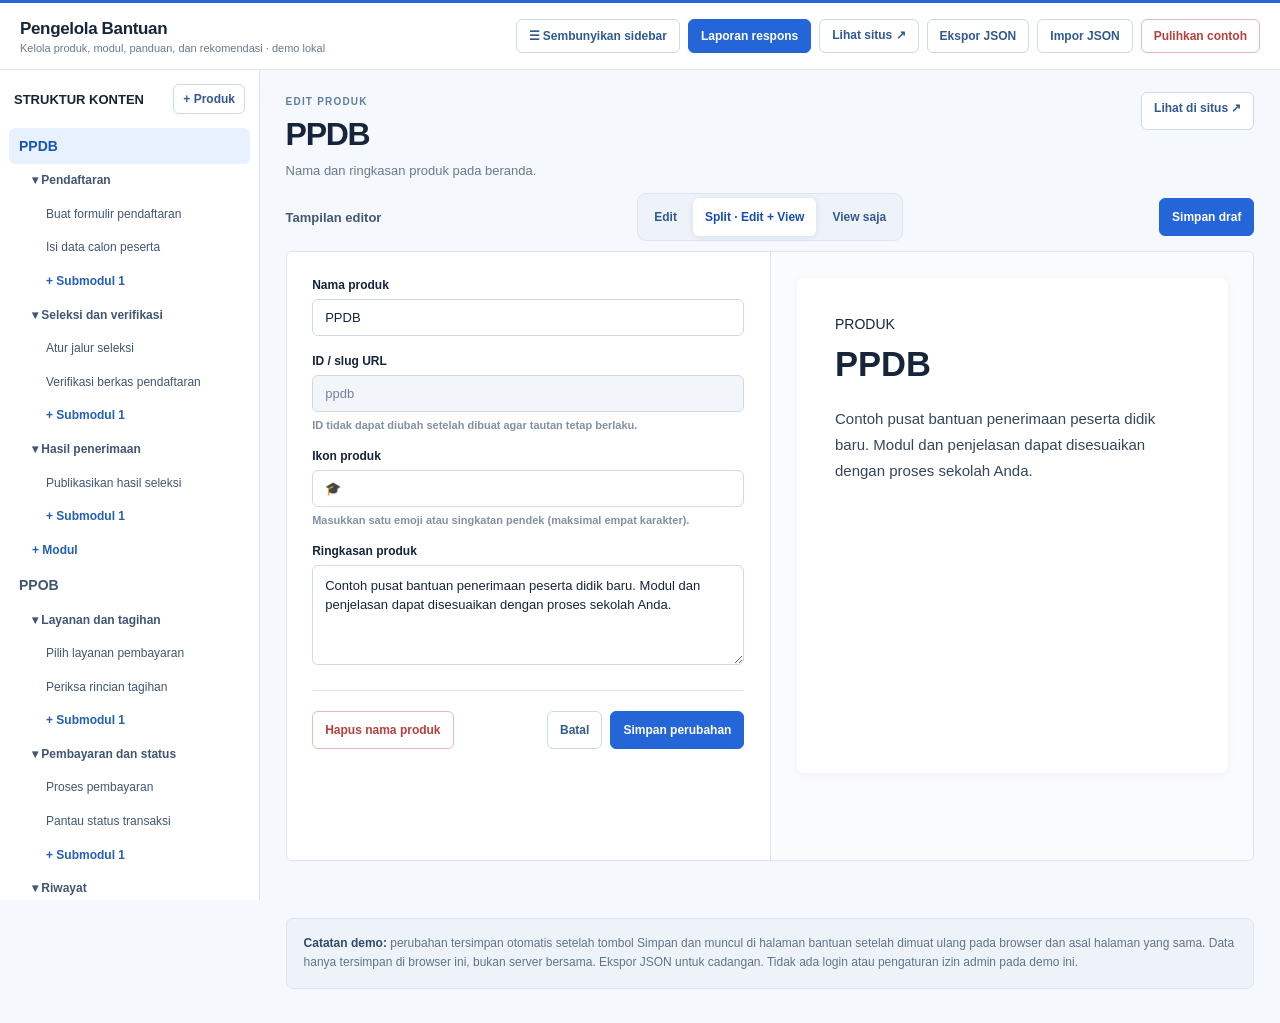
==== commit f2af4d06: "feat: add Closepay sample guides and admin sidebar toggle" ====
--- a/admin.html
+++ b/admin.html
@@ -49,4 +49,4 @@
 </style></head><body>
 <header class="top"><div class="brand">Pengelola Bantuan<small>Kelola produk, modul, panduan, dan rekomendasi · demo lokal</small></div><div class="top-actions"><button id="tree-toggle" class="btn" type="button" aria-controls="tree" aria-expanded="false">☰ Daftar konten</button><button id="feedback-report" class="btn primary" type="button">Laporan respons</button><a class="btn" href="index.html" target="_blank" rel="noopener">Lihat situs ↗</a><button id="export" class="btn" type="button">Ekspor JSON</button><button id="import" class="btn" type="button">Impor JSON</button><button id="reset" class="btn danger" type="button">Pulihkan contoh</button><input id="import-file" type="file" accept="application/json,.json"></div></header>
 <div class="layout"><aside id="tree" class="rail" aria-label="Struktur konten"></aside><main class="main"><div id="editor"></div><p id="status" class="status" role="status" aria-live="polite"></p><div class="note"><strong>Catatan demo:</strong> perubahan tersimpan otomatis setelah tombol Simpan dan muncul di halaman bantuan setelah dimuat ulang pada browser dan asal halaman yang sama. Data hanya tersimpan di browser ini, bukan server bersama. Ekspor JSON untuk cadangan. Tidak ada login atau pengaturan izin admin pada demo ini.</div></main></div>
-<script src="menu-config.js"></script><script src="hierarchy-config.js"></script><script src="home-config.js"></script><script src="help-admin-model.js"></script><script src="rich-text.js"></script><script src="vendor/marked.umd.js"></script><script src="vendor/turndown.js"></script><script src="vendor/turndown-plugin-gfm.js"></script><script src="help-markdown.js"></script><script src="feedback-model.js"></script><script src="feedback-admin.js"></script><script src="admin.js"></script></body></html>+<script src="menu-config.js"></script><script src="hierarchy-config.js"></script><script src="home-config.js"></script><script src="help-content.js"></script><script src="help-admin-model.js"></script><script src="rich-text.js"></script><script src="vendor/marked.umd.js"></script><script src="vendor/turndown.js"></script><script src="vendor/turndown-plugin-gfm.js"></script><script src="help-markdown.js"></script><script src="feedback-model.js"></script><script src="feedback-admin.js"></script><script src="admin.js"></script></body></html>
